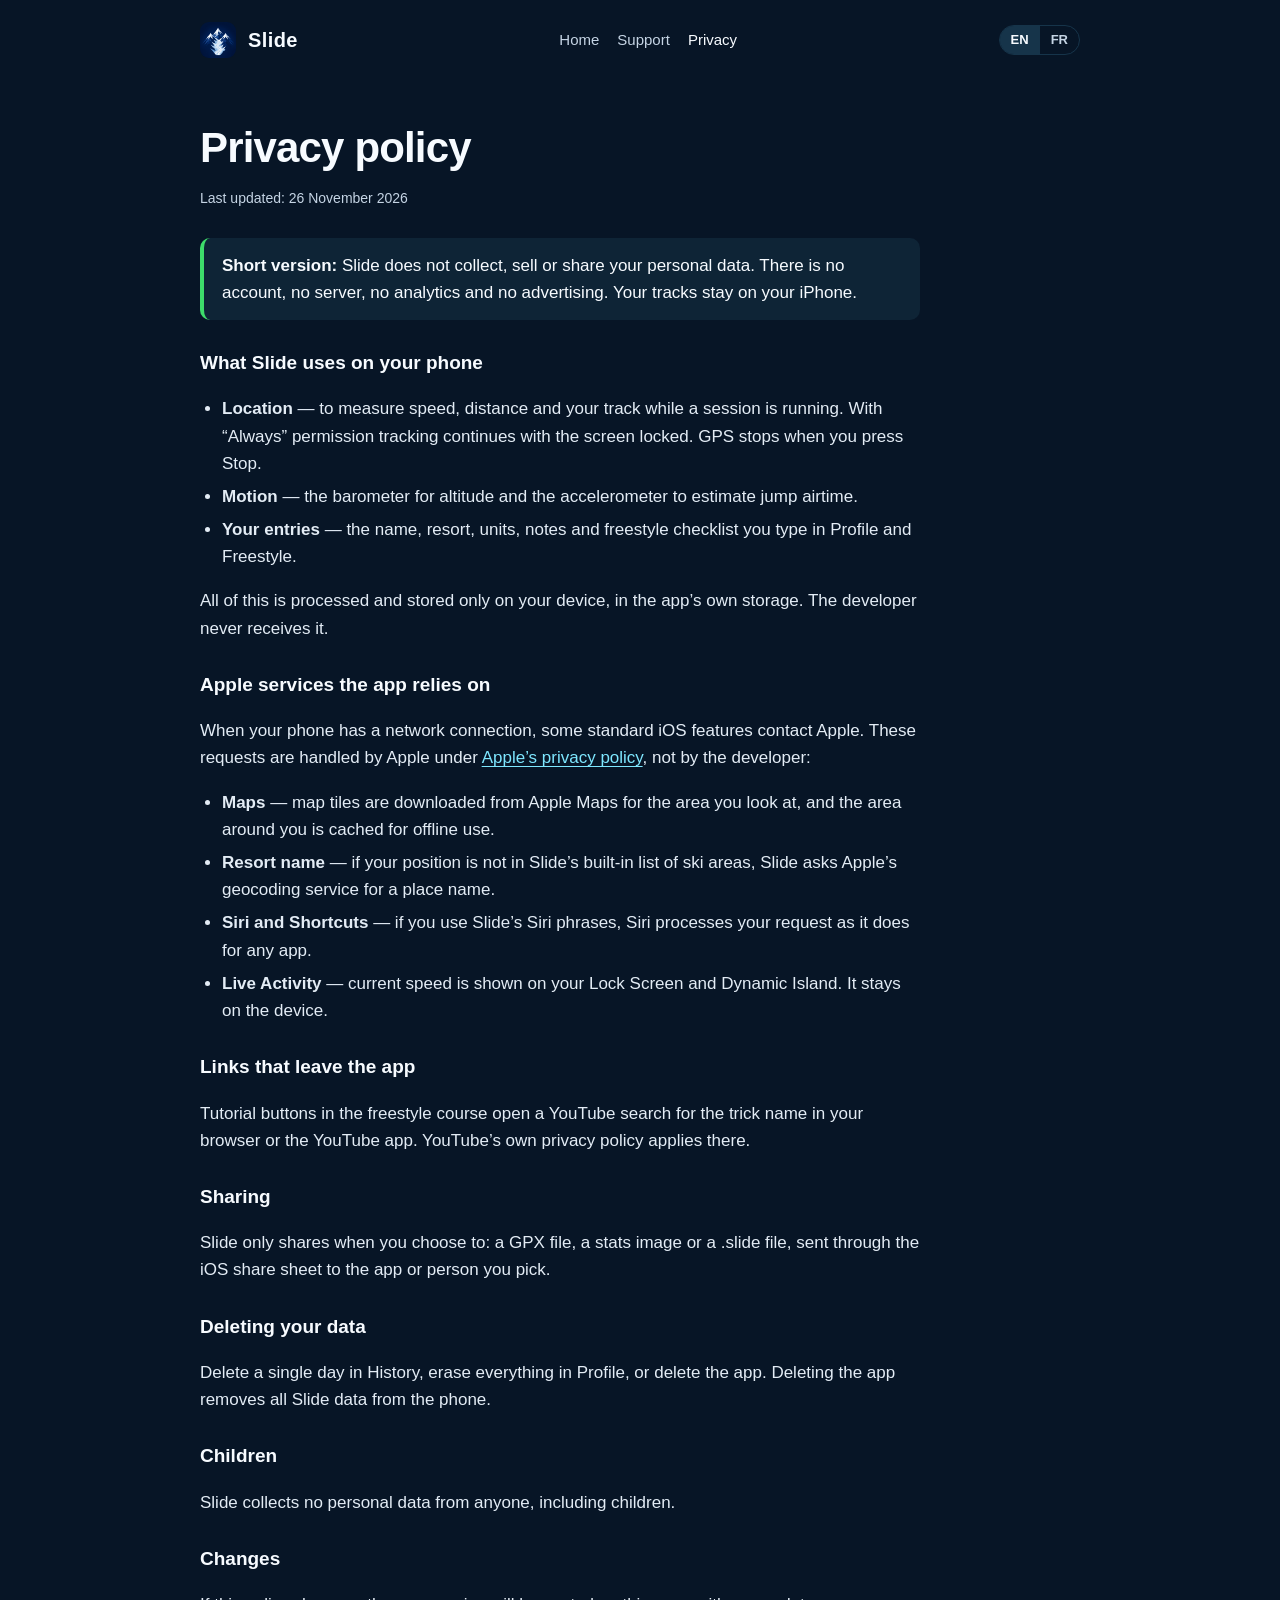
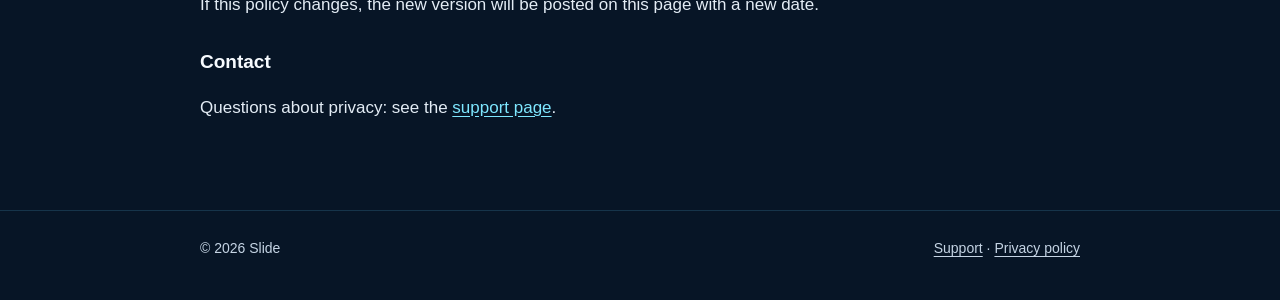
==== site/privacy.html @ 238bcbe2 "Add a support, privacy and landing site for the App Store listing. Static English and French pages i" ====
<!doctype html>
<html lang="en" data-lang="en">
<head>
<meta charset="utf-8">
<meta name="viewport" content="width=device-width, initial-scale=1">
<title data-en="Slide — Privacy policy" data-fr="Slide — Politique de confidentialité">Slide — Privacy policy</title>
<meta name="description" content="Slide collects no personal data. Tracks stay on your iPhone.">
<meta name="theme-color" content="#071526">
<link rel="icon" type="image/png" href="favicon.png">
<link rel="stylesheet" href="style.css">
<script src="lang.js"></script>
</head>
<body>
<header class="wrap top">
  <a class="brand" href="./"><img src="icon.png" alt="">Slide</a>
  <nav class="links">
    <a href="./"><span data-l="en">Home</span><span data-l="fr">Accueil</span></a>
    <a href="support.html">Support</a>
    <a href="privacy.html" aria-current="page"><span data-l="en">Privacy</span><span data-l="fr">Confidentialité</span></a>
  </nav>
  <div class="lang" role="group" aria-label="Language"><button data-set="en">EN</button><button data-set="fr">FR</button></div>
</header>

<main class="wrap">
  <article class="doc" data-l="en">
    <h1>Privacy policy</h1>
    <p class="updated">Last updated: 26 November 2026</p>

    <div class="callout"><strong>Short version:</strong> Slide does not collect, sell or share your personal data. There is no account, no server, no analytics and no advertising. Your tracks stay on your iPhone.</div>

    <h3>What Slide uses on your phone</h3>
    <ul>
      <li><strong>Location</strong> — to measure speed, distance and your track while a session is running. With “Always” permission tracking continues with the screen locked. GPS stops when you press Stop.</li>
      <li><strong>Motion</strong> — the barometer for altitude and the accelerometer to estimate jump airtime.</li>
      <li><strong>Your entries</strong> — the name, resort, units, notes and freestyle checklist you type in Profile and Freestyle.</li>
    </ul>
    <p>All of this is processed and stored only on your device, in the app’s own storage. The developer never receives it.</p>

    <h3>Apple services the app relies on</h3>
    <p>When your phone has a network connection, some standard iOS features contact Apple. These requests are handled by Apple under <a href="https://www.apple.com/legal/privacy/">Apple’s privacy policy</a>, not by the developer:</p>
    <ul>
      <li><strong>Maps</strong> — map tiles are downloaded from Apple Maps for the area you look at, and the area around you is cached for offline use.</li>
      <li><strong>Resort name</strong> — if your position is not in Slide’s built-in list of ski areas, Slide asks Apple’s geocoding service for a place name.</li>
      <li><strong>Siri and Shortcuts</strong> — if you use Slide’s Siri phrases, Siri processes your request as it does for any app.</li>
      <li><strong>Live Activity</strong> — current speed is shown on your Lock Screen and Dynamic Island. It stays on the device.</li>
    </ul>

    <h3>Links that leave the app</h3>
    <p>Tutorial buttons in the freestyle course open a YouTube search for the trick name in your browser or the YouTube app. YouTube’s own privacy policy applies there.</p>

    <h3>Sharing</h3>
    <p>Slide only shares when you choose to: a GPX file, a stats image or a .slide file, sent through the iOS share sheet to the app or person you pick.</p>

    <h3>Deleting your data</h3>
    <p>Delete a single day in History, erase everything in Profile, or delete the app. Deleting the app removes all Slide data from the phone.</p>

    <h3>Children</h3>
    <p>Slide collects no personal data from anyone, including children.</p>

    <h3>Changes</h3>
    <p>If this policy changes, the new version will be posted on this page with a new date.</p>

    <h3>Contact</h3>
    <p>Questions about privacy: see the <a href="support.html#contact">support page</a>.</p>
  </article>

  <article class="doc" data-l="fr">
    <h1>Politique de confidentialité</h1>
    <p class="updated">Dernière mise à jour : 26 novembre 2026</p>

    <div class="callout"><strong>En bref :</strong> Slide ne collecte, ne vend et ne partage aucune donnée personnelle. Pas de compte, pas de serveur, pas de statistiques d’usage, pas de publicité. Tes traces restent dans ton iPhone.</div>

    <h3>Ce que Slide utilise sur ton téléphone</h3>
    <ul>
      <li><strong>Position</strong> — pour mesurer la vitesse, la distance et la trace pendant une sortie. Avec l’autorisation « Toujours », le suivi continue écran verrouillé. Le GPS s’arrête quand tu appuies sur Stop.</li>
      <li><strong>Mouvement</strong> — le baromètre pour l’altitude et l’accéléromètre pour estimer l’airtime des sauts.</li>
      <li><strong>Ce que tu saisis</strong> — prénom, station, unités, notes et checklist freestyle.</li>
    </ul>
    <p>Tout est traité et enregistré uniquement sur ton appareil, dans le stockage de l’app. Le développeur ne le reçoit jamais.</p>

    <h3>Services Apple utilisés par l’app</h3>
    <p>Quand le téléphone a du réseau, certaines fonctions standard d’iOS contactent Apple. Ces demandes sont traitées par Apple selon sa <a href="https://www.apple.com/fr/legal/privacy/">politique de confidentialité</a>, pas par le développeur :</p>
    <ul>
      <li><strong>Cartes</strong> — les tuiles sont téléchargées depuis Plans d’Apple pour la zone affichée, et les alentours sont mis en cache pour le hors-ligne.</li>
      <li><strong>Nom de la station</strong> — si ta position n’est pas dans la liste de domaines skiables intégrée, Slide demande un nom de lieu au service de géocodage d’Apple.</li>
      <li><strong>Siri et Raccourcis</strong> — si tu utilises les phrases Siri de Slide, Siri traite la demande comme pour toute app.</li>
      <li><strong>Activité en direct</strong> — la vitesse s’affiche sur l’écran verrouillé et la Dynamic Island. Elle reste dans l’appareil.</li>
    </ul>

    <h3>Liens qui quittent l’app</h3>
    <p>Les boutons tutoriel du cours freestyle ouvrent une recherche YouTube avec le nom de la figure. La politique de confidentialité de YouTube s’y applique.</p>

    <h3>Partage</h3>
    <p>Slide ne partage que si tu le décides : un GPX, une image de stats ou un fichier .slide, via la feuille de partage d’iOS, vers l’app ou la personne que tu choisis.</p>

    <h3>Effacer tes données</h3>
    <p>Supprime une journée dans Historique, efface tout dans Profil, ou supprime l’app. Supprimer l’app efface toutes les données de Slide du téléphone.</p>

    <h3>Enfants</h3>
    <p>Slide ne collecte aucune donnée personnelle, enfants compris.</p>

    <h3>Modifications</h3>
    <p>Si cette politique change, la nouvelle version sera publiée sur cette page avec une nouvelle date.</p>

    <h3>Contact</h3>
    <p>Pour une question sur la confidentialité : voir la <a href="support.html#contact">page support</a>.</p>
  </article>
</main>

<footer>
  <div class="wrap">
    <span>© 2026 Slide</span>
    <span><a href="support.html">Support</a> · <a href="privacy.html"><span data-l="en">Privacy policy</span><span data-l="fr">Politique de confidentialité</span></a></span>
  </div>
</footer>
</body>
</html>
---- site/style.css ----
:root {
  --bg: #071526;
  --surface: #0e2436;
  --surface2: #16344a;
  --accent: #7ee7ff;
  --ice: #b9f3ff;
  --text: #f7fbff;
  --muted: #c5d4e4;
  --green: #3ddc6a;
  --orange: #ffb15a;
  --radius: 18px;
  color-scheme: dark;
}

* { box-sizing: border-box; }

html { -webkit-text-size-adjust: 100%; }

body {
  margin: 0;
  background: var(--bg);
  color: var(--text);
  font: 17px/1.6 -apple-system, BlinkMacSystemFont, "SF Pro Text", "Segoe UI", Roboto, Helvetica, Arial, sans-serif;
}

a { color: var(--accent); text-underline-offset: 3px; }
a:hover { color: var(--ice); }

.wrap { max-width: 920px; margin: 0 auto; padding: 0 20px; }

header.top {
  display: flex;
  align-items: center;
  justify-content: space-between;
  gap: 16px;
  padding-top: 22px;
  padding-bottom: 22px;
}

.brand {
  display: flex;
  align-items: center;
  gap: 12px;
  color: var(--text);
  text-decoration: none;
  font-weight: 700;
  font-size: 20px;
  letter-spacing: 0.02em;
}
.brand img { width: 36px; height: 36px; border-radius: 9px; }

nav.links { display: flex; gap: 18px; flex-wrap: wrap; font-size: 15px; }
nav.links a { color: var(--muted); text-decoration: none; }
nav.links a:hover, nav.links a[aria-current="page"] { color: var(--text); }

.lang { display: inline-flex; border: 1px solid var(--surface2); border-radius: 999px; overflow: hidden; }
.lang button {
  background: none;
  border: 0;
  color: var(--muted);
  font: inherit;
  font-size: 13px;
  font-weight: 600;
  padding: 4px 11px;
  cursor: pointer;
}
.lang button[aria-pressed="true"] { background: var(--surface2); color: var(--text); }

/* Language switch: everything marked with a lang other than the chosen one is hidden. */
html[data-lang="en"] [data-l="fr"],
html[data-lang="fr"] [data-l="en"] { display: none !important; }

.hero {
  position: relative;
  padding: 56px 0 72px;
  overflow: hidden;
}
.hero::before {
  content: "";
  position: absolute;
  inset: auto -10% 0 -10%;
  height: 55%;
  background: var(--surface);
  clip-path: polygon(0 40%, 18% 18%, 32% 34%, 50% 0, 68% 30%, 84% 14%, 100% 32%, 100% 100%, 0 100%);
  z-index: 0;
}
.hero > * { position: relative; z-index: 1; }
.hero .kicker {
  color: var(--accent);
  font-weight: 700;
  letter-spacing: 0.14em;
  text-transform: uppercase;
  font-size: 13px;
}
.hero h1 {
  font-size: clamp(34px, 7vw, 58px);
  line-height: 1.08;
  margin: 10px 0 16px;
  letter-spacing: -0.02em;
}
.hero p.lead { font-size: clamp(18px, 2.6vw, 21px); color: var(--muted); max-width: 620px; margin: 0 0 28px; }

.cta { display: flex; gap: 12px; flex-wrap: wrap; align-items: center; }
.button {
  display: inline-block;
  background: var(--accent);
  color: #04121f;
  font-weight: 700;
  padding: 12px 22px;
  border-radius: 999px;
  text-decoration: none;
}
.button:hover { background: var(--ice); color: #04121f; }
.note { color: var(--muted); font-size: 14px; }

.shots {
  display: grid;
  grid-template-columns: repeat(4, minmax(0, 1fr));
  gap: 14px;
  margin: 8px 0 64px;
}
.shots img {
  width: 100%;
  height: auto;
  border-radius: 22px;
  border: 1px solid var(--surface2);
  display: block;
}

h2 { font-size: 28px; letter-spacing: -0.01em; margin: 0 0 18px; }
h3 { font-size: 19px; margin: 28px 0 6px; }

.grid {
  display: grid;
  grid-template-columns: repeat(auto-fit, minmax(240px, 1fr));
  gap: 14px;
  margin-bottom: 64px;
}
.card {
  background: var(--surface);
  border-radius: var(--radius);
  padding: 20px 22px;
}
.card h3 { margin: 0 0 6px; font-size: 18px; }
.card p { margin: 0; color: var(--muted); font-size: 15.5px; }
.card .dot { display: inline-block; width: 10px; height: 10px; border-radius: 50%; margin-right: 8px; vertical-align: 1px; }

.doc { max-width: 720px; padding: 24px 0 72px; }
.doc h1 { font-size: clamp(30px, 6vw, 42px); margin: 10px 0 6px; letter-spacing: -0.02em; }
.doc .updated { color: var(--muted); font-size: 14px; margin: 0 0 28px; }
.doc p, .doc li { color: #e3ecf5; }
.doc ul { padding-left: 22px; }
.doc li { margin: 6px 0; }

.callout {
  background: var(--surface);
  border-left: 4px solid var(--green);
  border-radius: 10px;
  padding: 14px 18px;
  margin: 20px 0;
}

details {
  background: var(--surface);
  border-radius: 12px;
  padding: 14px 18px;
  margin: 10px 0;
}
details summary { cursor: pointer; font-weight: 600; }
details p { margin: 10px 0 0; }

footer {
  border-top: 1px solid var(--surface2);
  padding: 26px 0 40px;
  color: var(--muted);
  font-size: 14px;
}
footer .wrap { display: flex; gap: 18px; flex-wrap: wrap; justify-content: space-between; }
footer a { color: var(--muted); }

@media (max-width: 720px) {
  .shots { grid-template-columns: repeat(2, minmax(0, 1fr)); }
  header.top { flex-wrap: wrap; }
  nav.links { order: 3; width: 100%; }
}
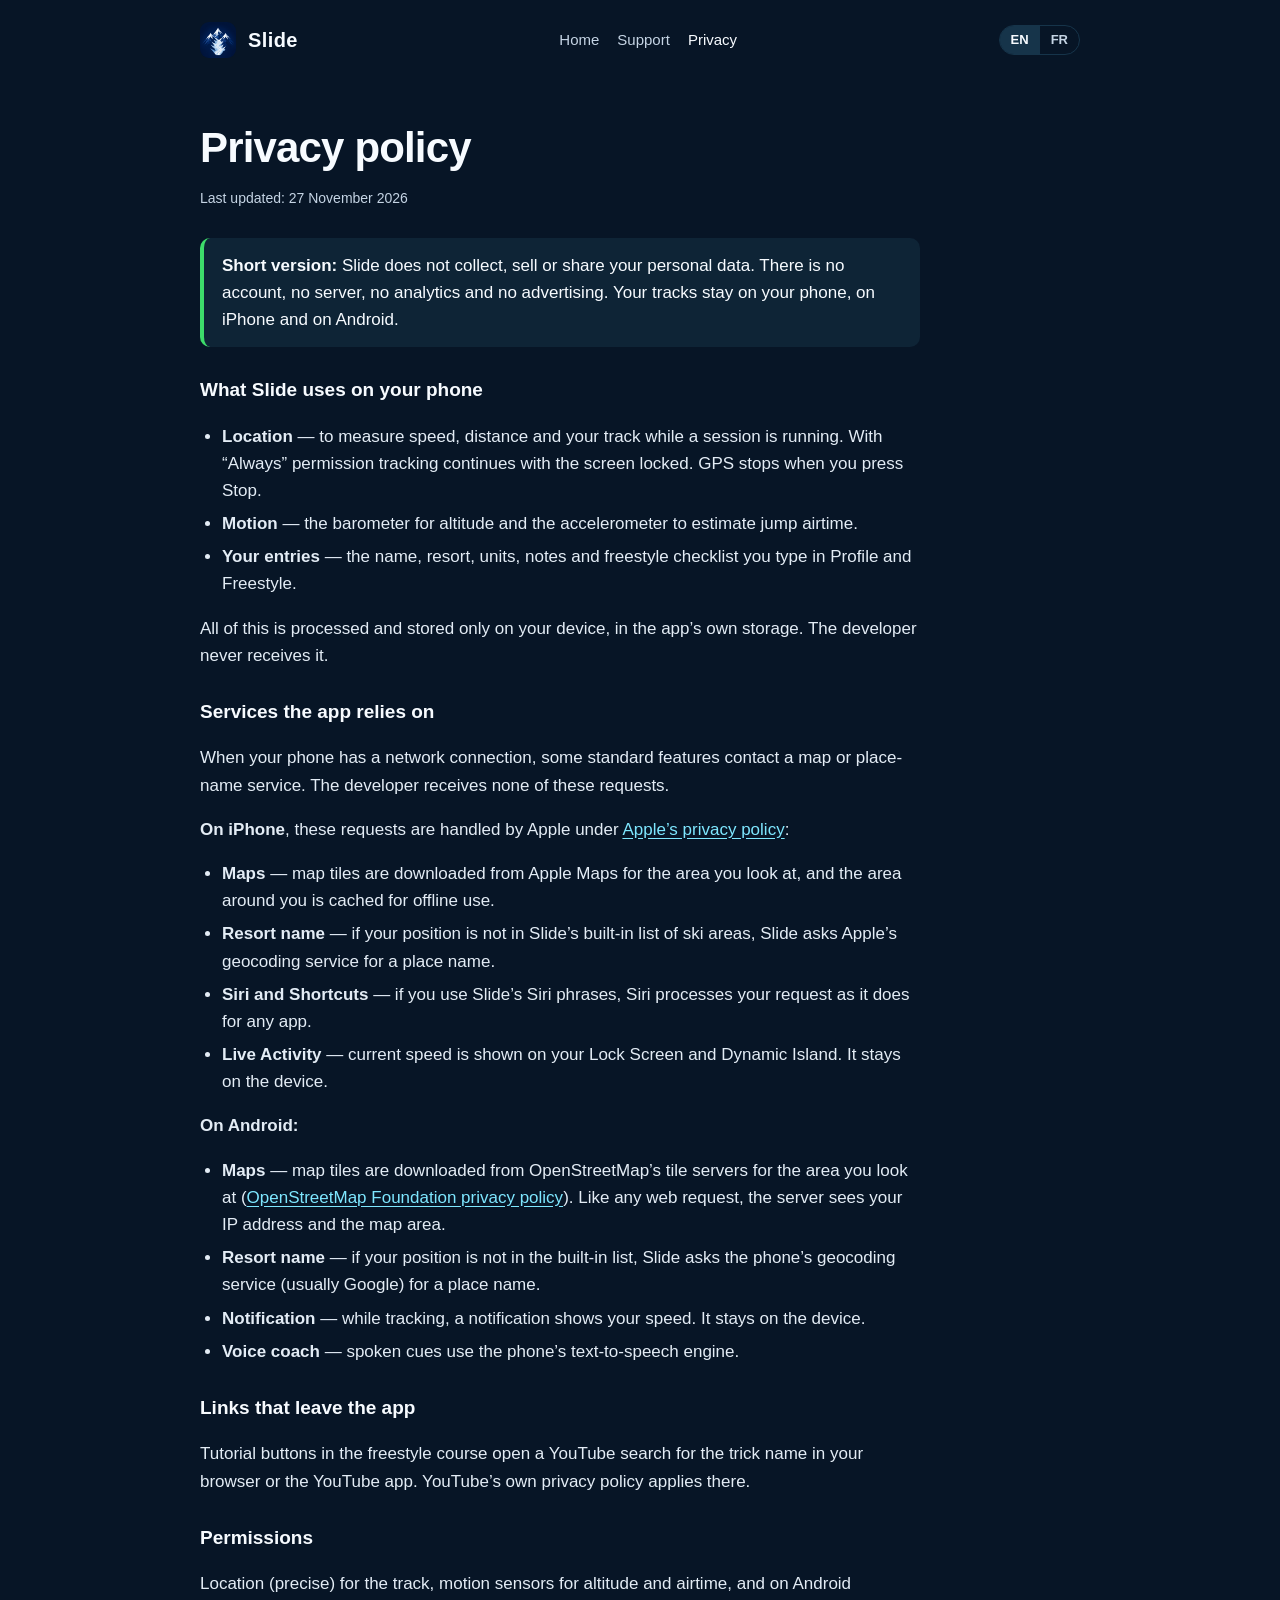
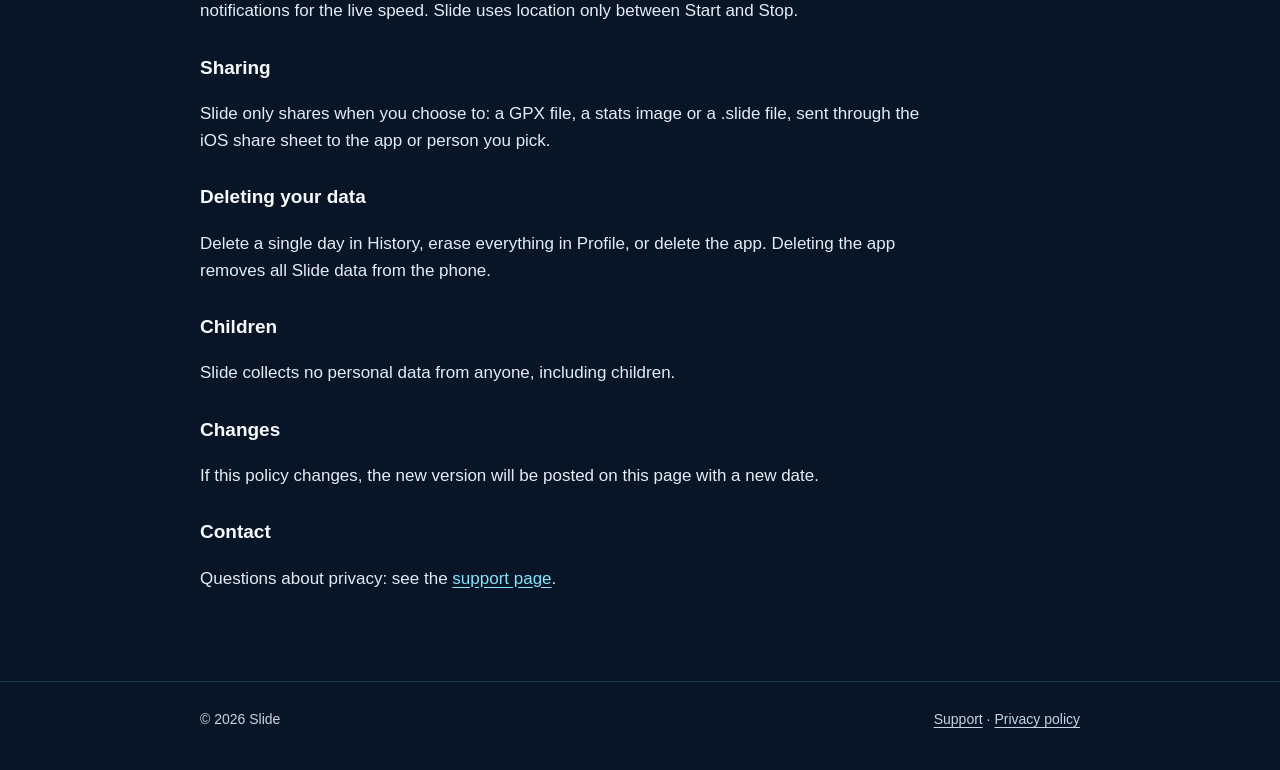
==== commit 7c90eb53: "Publish the site on GitHub Pages and cover Android in the privacy policy. Co-Authored-By: Claude Opu" ====
--- a/site/privacy.html
+++ b/site/privacy.html
@@ -4,7 +4,7 @@
 <meta charset="utf-8">
 <meta name="viewport" content="width=device-width, initial-scale=1">
 <title data-en="Slide — Privacy policy" data-fr="Slide — Politique de confidentialité">Slide — Privacy policy</title>
-<meta name="description" content="Slide collects no personal data. Tracks stay on your iPhone.">
+<meta name="description" content="Slide collects no personal data. Tracks stay on your phone, on iPhone and Android.">
 <meta name="theme-color" content="#071526">
 <link rel="icon" type="image/png" href="favicon.png">
 <link rel="stylesheet" href="style.css">
@@ -24,9 +24,9 @@
 <main class="wrap">
   <article class="doc" data-l="en">
     <h1>Privacy policy</h1>
-    <p class="updated">Last updated: 26 November 2026</p>
+    <p class="updated">Last updated: 27 November 2026</p>
 
-    <div class="callout"><strong>Short version:</strong> Slide does not collect, sell or share your personal data. There is no account, no server, no analytics and no advertising. Your tracks stay on your iPhone.</div>
+    <div class="callout"><strong>Short version:</strong> Slide does not collect, sell or share your personal data. There is no account, no server, no analytics and no advertising. Your tracks stay on your phone, on iPhone and on Android.</div>
 
     <h3>What Slide uses on your phone</h3>
     <ul>
@@ -36,17 +36,28 @@
     </ul>
     <p>All of this is processed and stored only on your device, in the app’s own storage. The developer never receives it.</p>
 
-    <h3>Apple services the app relies on</h3>
-    <p>When your phone has a network connection, some standard iOS features contact Apple. These requests are handled by Apple under <a href="https://www.apple.com/legal/privacy/">Apple’s privacy policy</a>, not by the developer:</p>
+    <h3>Services the app relies on</h3>
+    <p>When your phone has a network connection, some standard features contact a map or place-name service. The developer receives none of these requests.</p>
+    <p><strong>On iPhone</strong>, these requests are handled by Apple under <a href="https://www.apple.com/legal/privacy/">Apple’s privacy policy</a>:</p>
     <ul>
       <li><strong>Maps</strong> — map tiles are downloaded from Apple Maps for the area you look at, and the area around you is cached for offline use.</li>
       <li><strong>Resort name</strong> — if your position is not in Slide’s built-in list of ski areas, Slide asks Apple’s geocoding service for a place name.</li>
       <li><strong>Siri and Shortcuts</strong> — if you use Slide’s Siri phrases, Siri processes your request as it does for any app.</li>
       <li><strong>Live Activity</strong> — current speed is shown on your Lock Screen and Dynamic Island. It stays on the device.</li>
     </ul>
+    <p><strong>On Android:</strong></p>
+    <ul>
+      <li><strong>Maps</strong> — map tiles are downloaded from OpenStreetMap’s tile servers for the area you look at (<a href="https://osmfoundation.org/wiki/Privacy_Policy">OpenStreetMap Foundation privacy policy</a>). Like any web request, the server sees your IP address and the map area.</li>
+      <li><strong>Resort name</strong> — if your position is not in the built-in list, Slide asks the phone’s geocoding service (usually Google) for a place name.</li>
+      <li><strong>Notification</strong> — while tracking, a notification shows your speed. It stays on the device.</li>
+      <li><strong>Voice coach</strong> — spoken cues use the phone’s text-to-speech engine.</li>
+    </ul>
 
     <h3>Links that leave the app</h3>
     <p>Tutorial buttons in the freestyle course open a YouTube search for the trick name in your browser or the YouTube app. YouTube’s own privacy policy applies there.</p>
+
+    <h3>Permissions</h3>
+    <p>Location (precise) for the track, motion sensors for altitude and airtime, and on Android notifications for the live speed. Slide uses location only between Start and Stop.</p>
 
     <h3>Sharing</h3>
     <p>Slide only shares when you choose to: a GPX file, a stats image or a .slide file, sent through the iOS share sheet to the app or person you pick.</p>
@@ -66,9 +77,9 @@
 
   <article class="doc" data-l="fr">
     <h1>Politique de confidentialité</h1>
-    <p class="updated">Dernière mise à jour : 26 novembre 2026</p>
+    <p class="updated">Dernière mise à jour : 27 novembre 2026</p>
 
-    <div class="callout"><strong>En bref :</strong> Slide ne collecte, ne vend et ne partage aucune donnée personnelle. Pas de compte, pas de serveur, pas de statistiques d’usage, pas de publicité. Tes traces restent dans ton iPhone.</div>
+    <div class="callout"><strong>En bref :</strong> Slide ne collecte, ne vend et ne partage aucune donnée personnelle. Pas de compte, pas de serveur, pas de statistiques d’usage, pas de publicité. Tes traces restent dans ton téléphone, sur iPhone comme sur Android.</div>
 
     <h3>Ce que Slide utilise sur ton téléphone</h3>
     <ul>
@@ -78,13 +89,21 @@
     </ul>
     <p>Tout est traité et enregistré uniquement sur ton appareil, dans le stockage de l’app. Le développeur ne le reçoit jamais.</p>
 
-    <h3>Services Apple utilisés par l’app</h3>
-    <p>Quand le téléphone a du réseau, certaines fonctions standard d’iOS contactent Apple. Ces demandes sont traitées par Apple selon sa <a href="https://www.apple.com/fr/legal/privacy/">politique de confidentialité</a>, pas par le développeur :</p>
+    <h3>Services utilisés par l’app</h3>
+    <p>Quand le téléphone a du réseau, certaines fonctions standard contactent un service de cartes ou de noms de lieux. Le développeur ne reçoit aucune de ces demandes.</p>
+    <p><strong>Sur iPhone</strong>, elles sont traitées par Apple selon sa <a href="https://www.apple.com/fr/legal/privacy/">politique de confidentialité</a> :</p>
     <ul>
       <li><strong>Cartes</strong> — les tuiles sont téléchargées depuis Plans d’Apple pour la zone affichée, et les alentours sont mis en cache pour le hors-ligne.</li>
       <li><strong>Nom de la station</strong> — si ta position n’est pas dans la liste de domaines skiables intégrée, Slide demande un nom de lieu au service de géocodage d’Apple.</li>
       <li><strong>Siri et Raccourcis</strong> — si tu utilises les phrases Siri de Slide, Siri traite la demande comme pour toute app.</li>
       <li><strong>Activité en direct</strong> — la vitesse s’affiche sur l’écran verrouillé et la Dynamic Island. Elle reste dans l’appareil.</li>
+    </ul>
+    <p><strong>Sur Android :</strong></p>
+    <ul>
+      <li><strong>Cartes</strong> — les tuiles sont téléchargées depuis les serveurs d’OpenStreetMap pour la zone affichée (<a href="https://osmfoundation.org/wiki/Privacy_Policy">politique de la Fondation OpenStreetMap</a>). Comme pour toute requête web, le serveur voit ton adresse IP et la zone de carte.</li>
+      <li><strong>Nom de la station</strong> — si ta position n’est pas dans la liste intégrée, Slide demande un nom de lieu au service de géocodage du téléphone (souvent Google).</li>
+      <li><strong>Notification</strong> — pendant le suivi, une notification affiche ta vitesse. Elle reste dans l’appareil.</li>
+      <li><strong>Coach vocal</strong> — les annonces utilisent la synthèse vocale du téléphone.</li>
     </ul>
 
     <h3>Liens qui quittent l’app</h3>
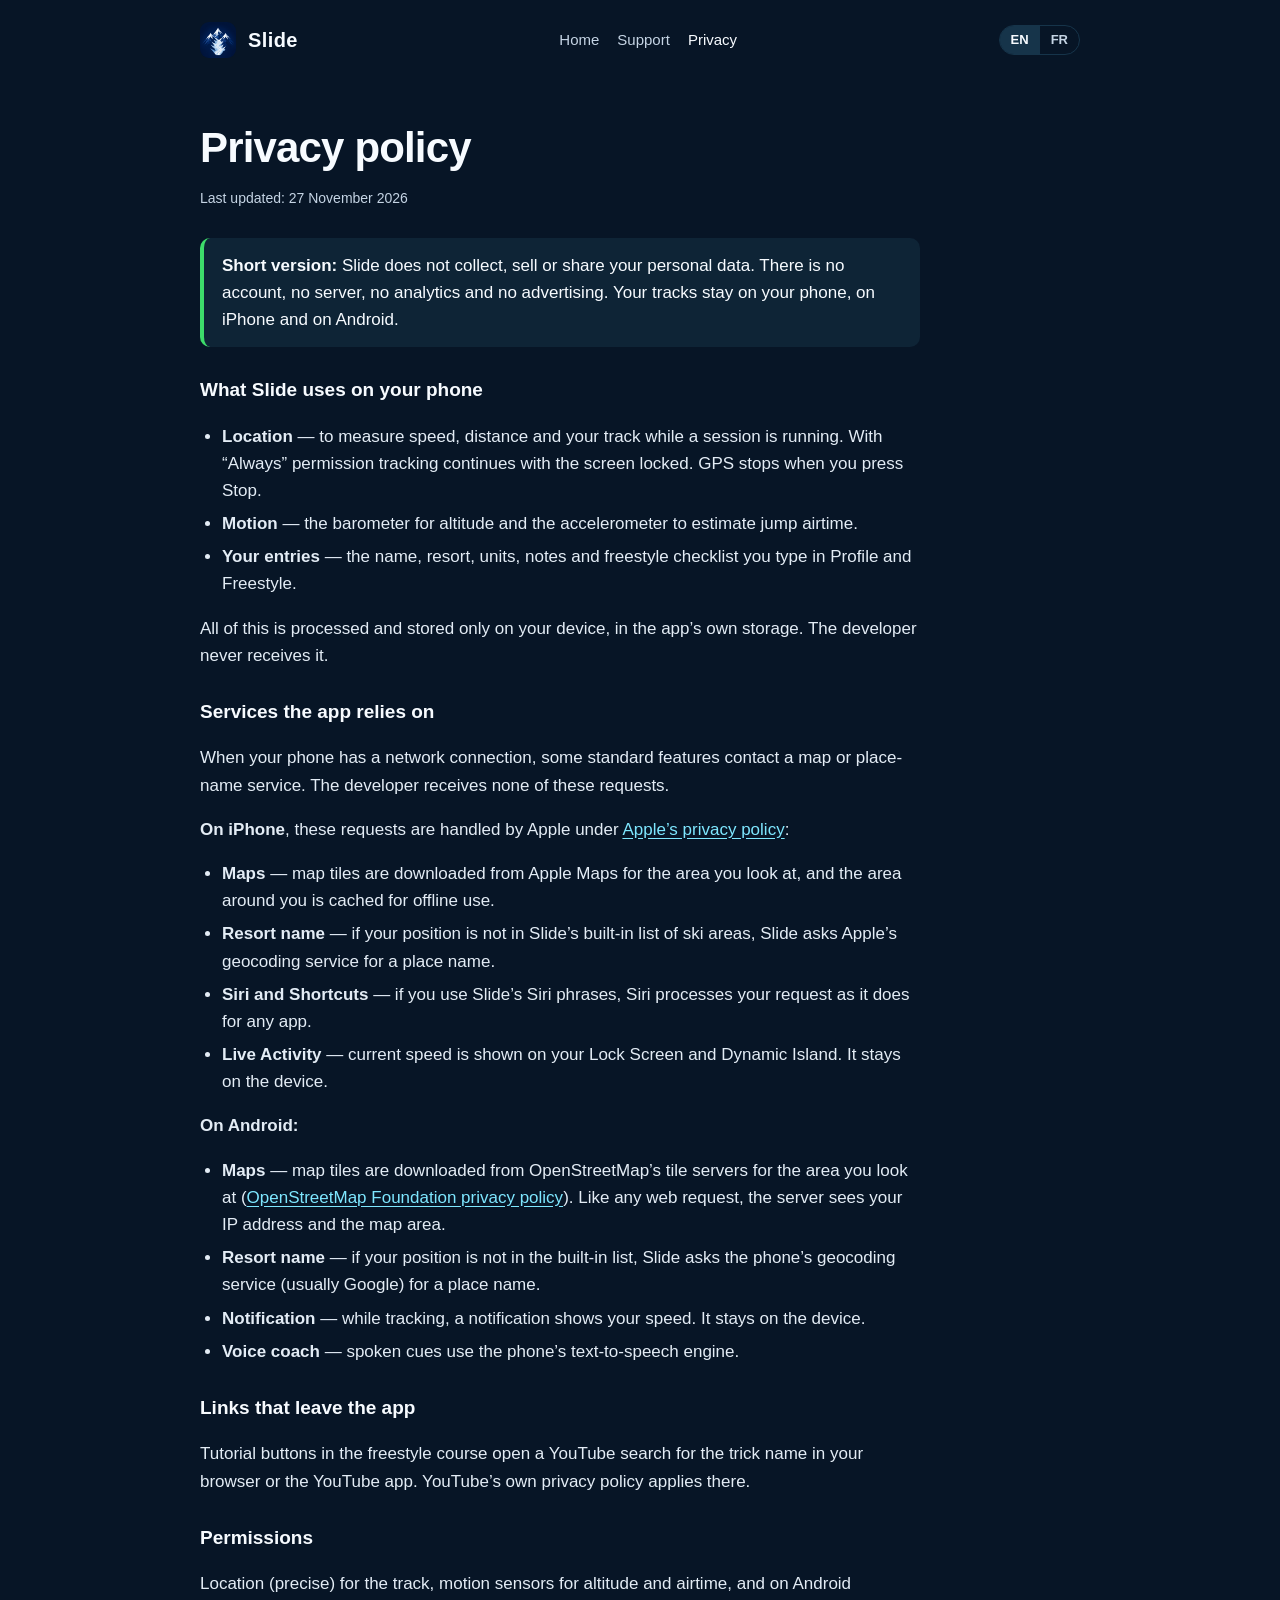
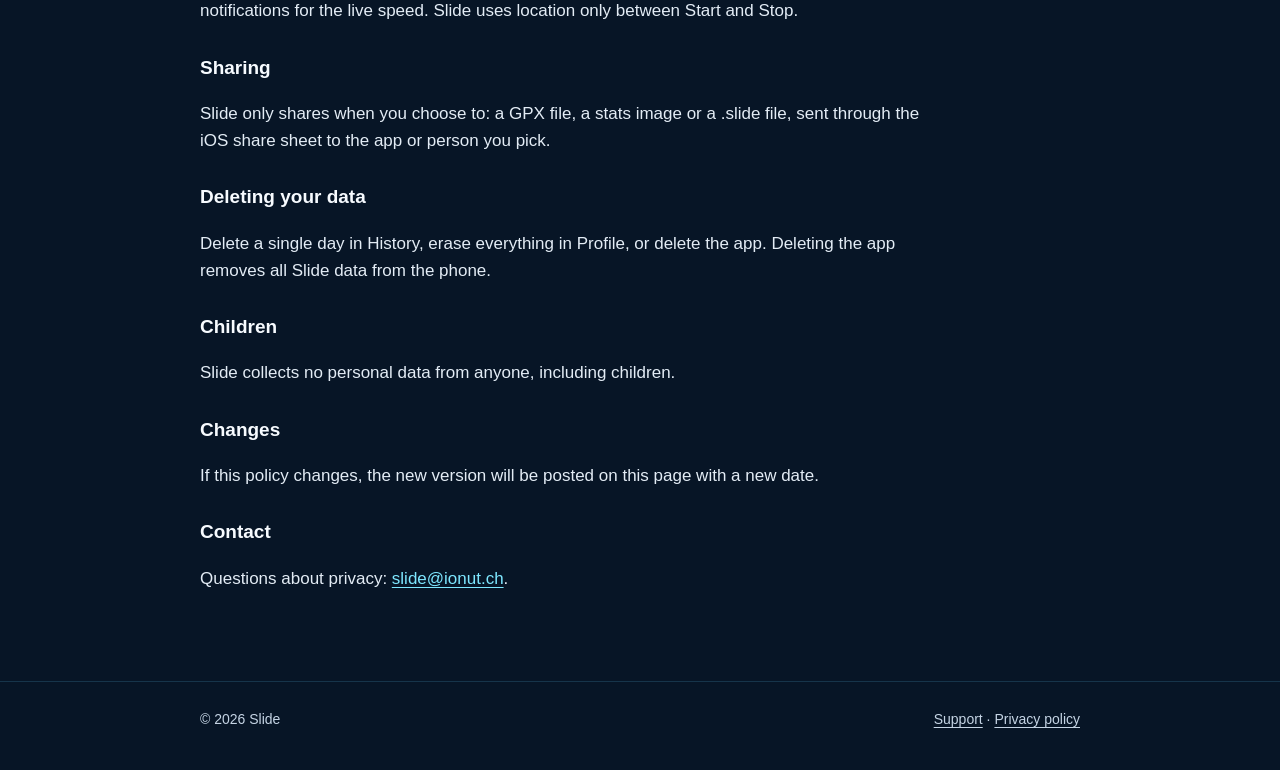
==== commit 44f3bb3a: "Site: contact email slide@ionut.ch on the support and privacy pages. Co-Authored-By: Claude Opus 5.5" ====
--- a/site/privacy.html
+++ b/site/privacy.html
@@ -72,7 +72,7 @@
     <p>If this policy changes, the new version will be posted on this page with a new date.</p>
 
     <h3>Contact</h3>
-    <p>Questions about privacy: see the <a href="support.html#contact">support page</a>.</p>
+    <p>Questions about privacy: <a href="mailto:slide@ionut.ch">slide@ionut.ch</a>.</p>
   </article>
 
   <article class="doc" data-l="fr">
@@ -122,7 +122,7 @@
     <p>Si cette politique change, la nouvelle version sera publiée sur cette page avec une nouvelle date.</p>
 
     <h3>Contact</h3>
-    <p>Pour une question sur la confidentialité : voir la <a href="support.html#contact">page support</a>.</p>
+    <p>Pour une question sur la confidentialité : <a href="mailto:slide@ionut.ch">slide@ionut.ch</a>.</p>
   </article>
 </main>
 
